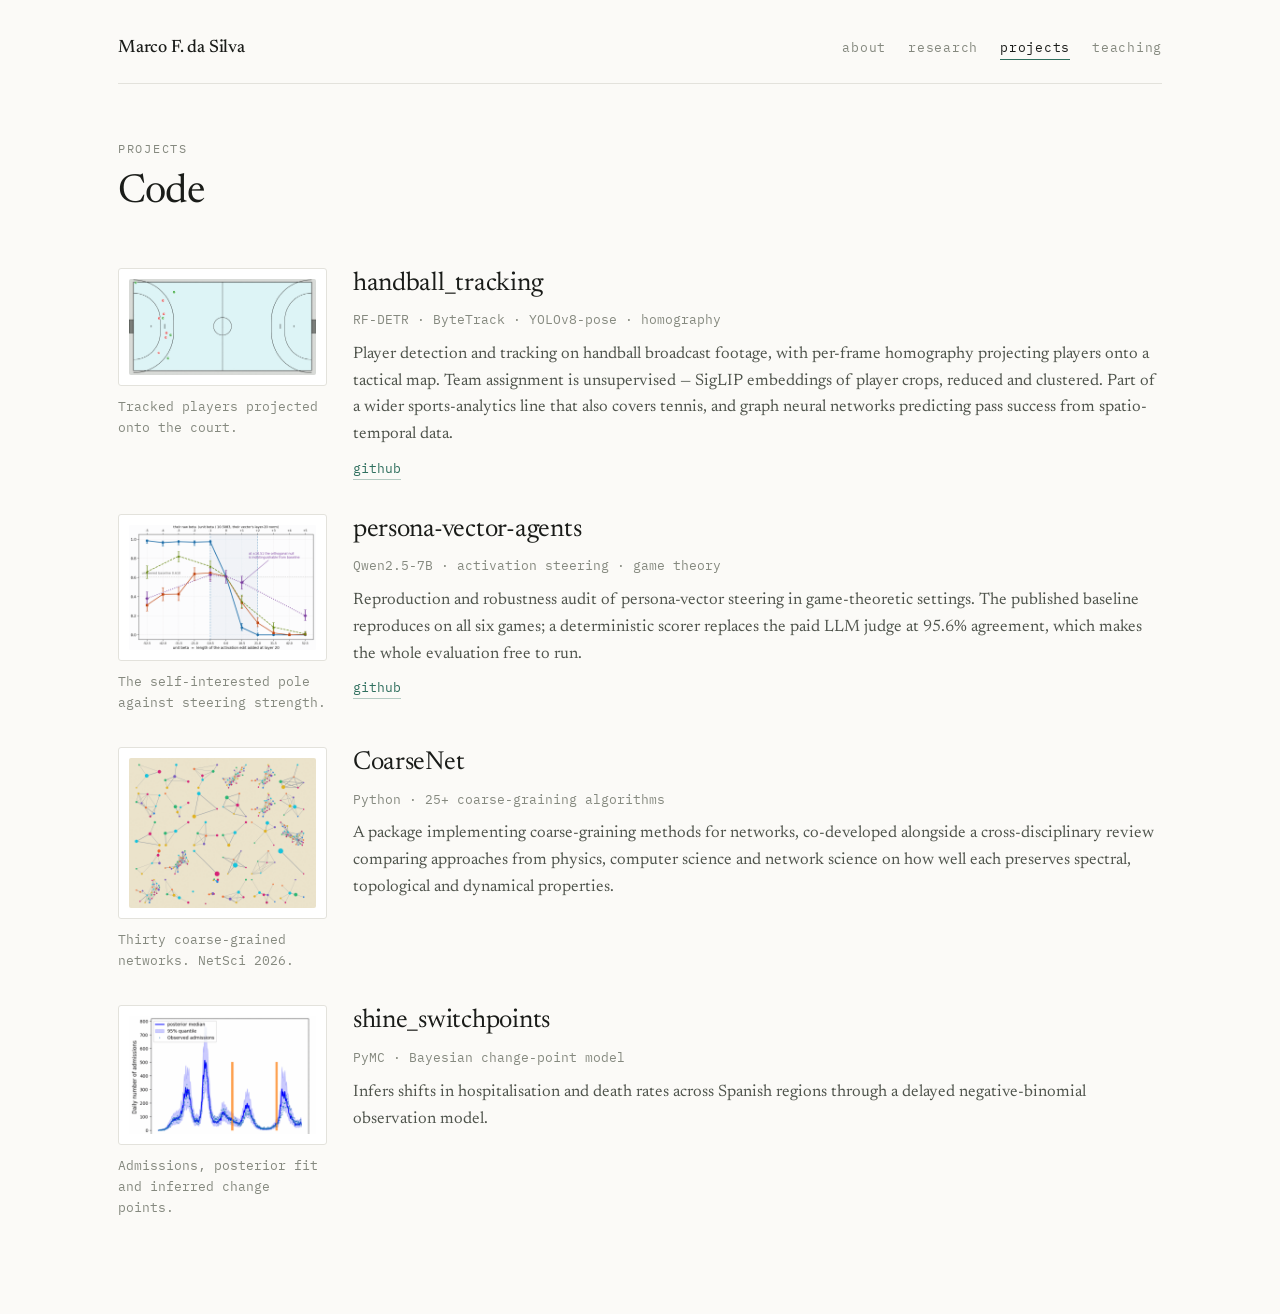
==== projects.html @ aa7c36fd "projects: swap the handball and persona-vector figures Use only the tactical map for handball_tracki" ====
<!DOCTYPE html>
<html lang="en">
<head>
<meta charset="utf-8">
<meta name="viewport" content="width=device-width, initial-scale=1">
<title>Projects — Marco F. da Silva</title>
<link rel="stylesheet" href="https://fonts.googleapis.com/css2?family=Newsreader:ital,opsz,wght@0,6..72,300;0,6..72,400;0,6..72,500;1,6..72,300;1,6..72,400&family=IBM+Plex+Mono:wght@400;500&display=swap">
<link rel="stylesheet" href="assets/style.css">
</head>
<body>
<div class="shell">
  <nav>
    <div class="wordmark">Marco F. da Silva</div>
    <div class="navlinks">
      <a href="index.html">about</a>
      <a href="research.html">research</a>
      <a href="projects.html" aria-current="page">projects</a>
      <a href="teaching.html">teaching</a>
    </div>
  </nav>

  <section class="page" id="projects">
    <div class="head">
      <div class="eyebrow">Projects</div>
      <h1 class="measure">Code</h1>
    </div>
    <div class="items">
      <div class="item">
        <div class="row aside">
          <div class="col">
            <div class="plate"><img src="assets/handball-tracking.png" alt="A handball court seen from above, with red and green markers for the two teams' players clustered around one goal area."></div>
            <div class="venue">Tracked players projected onto the court.</div>
          </div>
          <div class="col">
            <h2>handball_tracking</h2>
            <p class="meta">RF-DETR &middot; ByteTrack &middot; YOLOv8-pose &middot; homography</p>
            <p class="body measure">Player detection and tracking on handball broadcast footage, with per-frame homography projecting players onto a tactical map. Team assignment is unsupervised &mdash; SigLIP embeddings of player crops, reduced and clustered. Part of a wider sports-analytics line that also covers tennis, and graph neural networks predicting pass success from spatio-temporal data.</p>
            <div class="links"><a href="https://github.com/Markfds01/handball_tracking">github</a></div>
          </div>
        </div>
      </div>
      <div class="item">
        <div class="row aside">
          <div class="col">
            <div class="plate"><img src="assets/persona-vector-steering.png" alt="Four curves of the probability of the self-interested pole against the size of the activation edit, with error bars and a shaded responsive range."></div>
            <div class="venue">The self-interested pole against steering strength.</div>
          </div>
          <div class="col">
            <h2>persona-vector-agents</h2>
            <p class="meta">Qwen2.5-7B &middot; activation steering &middot; game theory</p>
            <p class="body measure">Reproduction and robustness audit of persona-vector steering in game-theoretic settings. The published baseline reproduces on all six games; a deterministic scorer replaces the paid LLM judge at 95.6% agreement, which makes the whole evaluation free to run.</p>
            <div class="links"><a href="https://github.com/Markfds01/persona-vector-agents">github</a></div>
          </div>
        </div>
      </div>
      <div class="item">
        <div class="row aside">
          <div class="col">
            <div class="plate"><img src="assets/coarsenet-panel.png" alt="A grid of thirty small coarse-grained networks, each with coloured nodes sized by weight joined by grey edges of varying thickness."></div>
            <div class="venue">Thirty coarse-grained networks. NetSci 2026.</div>
          </div>
          <div class="col">
            <h2>CoarseNet</h2>
            <p class="meta">Python &middot; 25+ coarse-graining algorithms</p>
            <p class="body measure">A package implementing coarse-graining methods for networks, co-developed alongside a cross-disciplinary review comparing approaches from physics, computer science and network science on how well each preserves spectral, topological and dynamical properties.</p>
          </div>
        </div>
      </div>
      <div class="item">
        <div class="row aside">
          <div class="col">
            <div class="plate"><img src="assets/shine-switchpoints.png" alt="Daily hospital admissions over several pandemic waves, with the posterior median, a 95% band, and two inferred change points marked as vertical bars."></div>
            <div class="venue">Admissions, posterior fit and inferred change points.</div>
          </div>
          <div class="col">
            <h2>shine_switchpoints</h2>
            <p class="meta">PyMC &middot; Bayesian change-point model</p>
            <p class="body measure">Infers shifts in hospitalisation and death rates across Spanish regions through a delayed negative-binomial observation model.</p>
          </div>
        </div>
      </div>
    </div>
  </section>
</div>
</body>
</html>
---- assets/style.css ----
:root {
  --ground: #fbfaf7;
  --panel: #ffffff;
  --rule: #e3e2dc;
  --ink: #1a1c19;
  --soft: #4f544c;
  --faint: #85897f;
  --accent: #2f6f5e;
  --accent-soft: #dcebe5;
}
@media (prefers-color-scheme: dark) {
  :root:not([data-theme="light"]) {
    --ground: #121412;
    --panel: #181b18;
    --rule: #272b26;
    --ink: #eae8e1;
    --soft: #a5aa9f;
    --faint: #6e7369;
    --accent: #86bda9;
    --accent-soft: #1c2622;
  }
}
:root[data-theme="dark"] {
  --ground: #121412;
  --panel: #181b18;
  --rule: #272b26;
  --ink: #eae8e1;
  --soft: #a5aa9f;
  --faint: #6e7369;
  --accent: #86bda9;
  --accent-soft: #1c2622;
}

* { box-sizing: border-box; }
body {
  margin: 0;
  background: var(--ground);
  color: var(--ink);
  font-family: Newsreader, Georgia, "Times New Roman", serif;
  font-size: 16.5px;
  line-height: 1.62;
}
a { color: var(--accent); text-decoration: none; border-bottom: 1px solid color-mix(in oklab, var(--accent) 35%, transparent); }
a:hover { border-bottom-color: var(--accent); }
a:focus-visible { outline: 2px solid var(--accent); outline-offset: 3px; border-radius: 2px; }

.shell { max-width: 1100px; margin: 0 auto; padding: 0 28px 96px; }
.measure { max-width: 860px; }
.row { display: grid; grid-template-columns: minmax(0, 42%) minmax(0, 1fr); gap: 34px; align-items: start; }
.row > .col { display: flex; flex-direction: column; gap: 10px; }
.row.aside { grid-template-columns: minmax(0, 20%) minmax(0, 1fr); gap: 26px; }
@media (max-width: 780px) { .row, .row.aside { grid-template-columns: minmax(0, 1fr); gap: 20px; } }
.plate { border: 1px solid var(--rule); border-radius: 3px; background: var(--panel); padding: 10px; }
.plate img, .plate svg { width: 100%; height: auto; display: block; border-radius: 2px; }
.plate img { background: #fff; }

nav {
  display: flex; justify-content: space-between; align-items: baseline;
  gap: 24px; flex-wrap: wrap;
  padding: 34px 0 20px; border-bottom: 1px solid var(--rule); margin-bottom: 56px;
}
.wordmark { font-size: 18px; font-weight: 500; letter-spacing: -0.01em; }
.navlinks { display: flex; gap: 22px; }
.navlinks a {
  font-family: "IBM Plex Mono", ui-monospace, monospace;
  font-size: 12.5px; letter-spacing: 0.06em;
  padding: 2px 0;
  color: var(--faint); border-bottom: 1px solid transparent;
}
.navlinks a:hover { color: var(--soft); }
.navlinks a[aria-current="page"] { color: var(--ink); border-bottom-color: var(--accent); }
.navlinks a:focus-visible { outline: 2px solid var(--accent); outline-offset: 3px; }

.page { display: flex; flex-direction: column; gap: 52px; }

.eyebrow {
  font-family: "IBM Plex Mono", ui-monospace, monospace;
  font-size: 11.5px; letter-spacing: 0.15em; text-transform: uppercase; color: var(--faint);
}
h1.name { margin: 0; font-size: 58px; font-weight: 400; letter-spacing: -0.03em; line-height: 1.02; }
.role { font-size: 17px; color: var(--soft); letter-spacing: 0.01em; }
@media (max-width: 560px) { h1.name { font-size: 40px; } }
h1 { margin: 0; font-size: 40px; font-weight: 400; letter-spacing: -0.02em; line-height: 1.12; text-wrap: balance; }
h2 { margin: 0; font-size: 26px; font-weight: 400; letter-spacing: -0.01em; line-height: 1.25; text-wrap: balance; }
h3 { margin: 0; font-size: 20px; font-weight: 400; line-height: 1.35; }
p { margin: 0; text-wrap: pretty; }
.lede { font-size: 18.5px; color: var(--soft); }
.body { color: var(--soft); }
.meta { font-family: "IBM Plex Mono", ui-monospace, monospace; font-size: 13px; color: var(--faint); line-height: 1.6; }

.block { display: flex; flex-direction: column; gap: 26px; }
.head { display: flex; flex-direction: column; gap: 12px; }
.items { display: flex; flex-direction: column; gap: 34px; }
.item { display: flex; flex-direction: column; gap: 9px; }
.media { display: flex; flex-direction: column; gap: 10px; margin: 6px 0 2px; }
.rule { height: 1px; background: var(--rule); }

.pub { display: flex; flex-direction: column; gap: 10px; padding-left: 18px; border-left: 2px solid var(--accent); }
.authors { color: var(--soft); font-size: 16.5px; }
.authors em { font-style: normal; color: var(--ink); border-bottom: 1px solid var(--rule); }
.venue { font-family: "IBM Plex Mono", ui-monospace, monospace; font-size: 13px; color: var(--faint); }
.links { display: flex; gap: 18px; flex-wrap: wrap; font-family: "IBM Plex Mono", ui-monospace, monospace; font-size: 13px; }
.links.repo a { border-bottom: none; font-size: 13px; }
.links.repo a:hover { text-decoration: underline; }


.termgrid { display: grid; grid-template-columns: repeat(2, minmax(0, 1fr)); gap: 14px; }
@media (max-width: 780px) { .termgrid { grid-template-columns: minmax(0, 1fr); } }
.termcol { display: flex; flex-direction: column; gap: 8px; }
.tp { color: var(--soft); }
.term { background: #0c0e0c; border: 1px solid var(--rule); border-radius: 3px; padding: 18px 20px;
        font-family: "IBM Plex Mono", ui-monospace, monospace; font-size: 12.5px; line-height: 1.6;
        color: #cfd6cd; height: 12em; overflow: hidden; white-space: pre-wrap; overflow-wrap: anywhere; }
.term .pt { color: #6e7d6c; }
.term .cmd { color: #7f9c7c; display: block; margin-bottom: 0.5em; }
.term .rate { color: #5f6b5e; display: block; margin-top: 0.5em; }
.term .cursor { display: inline-block; width: 0.55em; height: 1.05em; vertical-align: -0.18em;
                background: var(--accent); animation: blink 1.05s steps(1) infinite; }
@keyframes blink { 50% { opacity: 0; } }
.termbar { display: flex; align-items: baseline; justify-content: space-between; gap: 16px; flex-wrap: wrap; }
.termbar button { font-family: "IBM Plex Mono", ui-monospace, monospace; font-size: 12px; color: var(--accent);
                  background: none; border: 1px solid var(--rule); border-radius: 3px; padding: 4px 11px; cursor: pointer; }
.termbar button:hover { border-color: var(--accent); }
.termbar button:focus-visible { outline: 2px solid var(--accent); outline-offset: 2px; }
.vidgrid { display: grid; grid-template-columns: repeat(2, minmax(0, 1fr)); gap: 14px; }
@media (max-width: 700px) { .vidgrid { grid-template-columns: minmax(0, 1fr); } }
.vidgrid video { width: 100%; height: auto; display: block; border: 1px solid var(--rule); border-radius: 3px; background: #000; }
@media (prefers-reduced-motion: reduce) { .term .cursor { animation: none; } }
.contact { display: flex; gap: 12px; flex-wrap: wrap; margin-top: 4px; }
.contact a.ic { display: inline-flex; align-items: center; justify-content: center; width: 40px; height: 40px;
                color: var(--faint); border: 1px solid var(--rule); border-radius: 50%; transition: color .15s, border-color .15s; }
.contact a.ic:hover { color: var(--accent); border-color: var(--accent); }
.contact a.ic:focus-visible { outline: 2px solid var(--accent); outline-offset: 3px; }
@media (max-width: 560px) { h1 { font-size: 32px; } body { font-size: 15.5px; } }
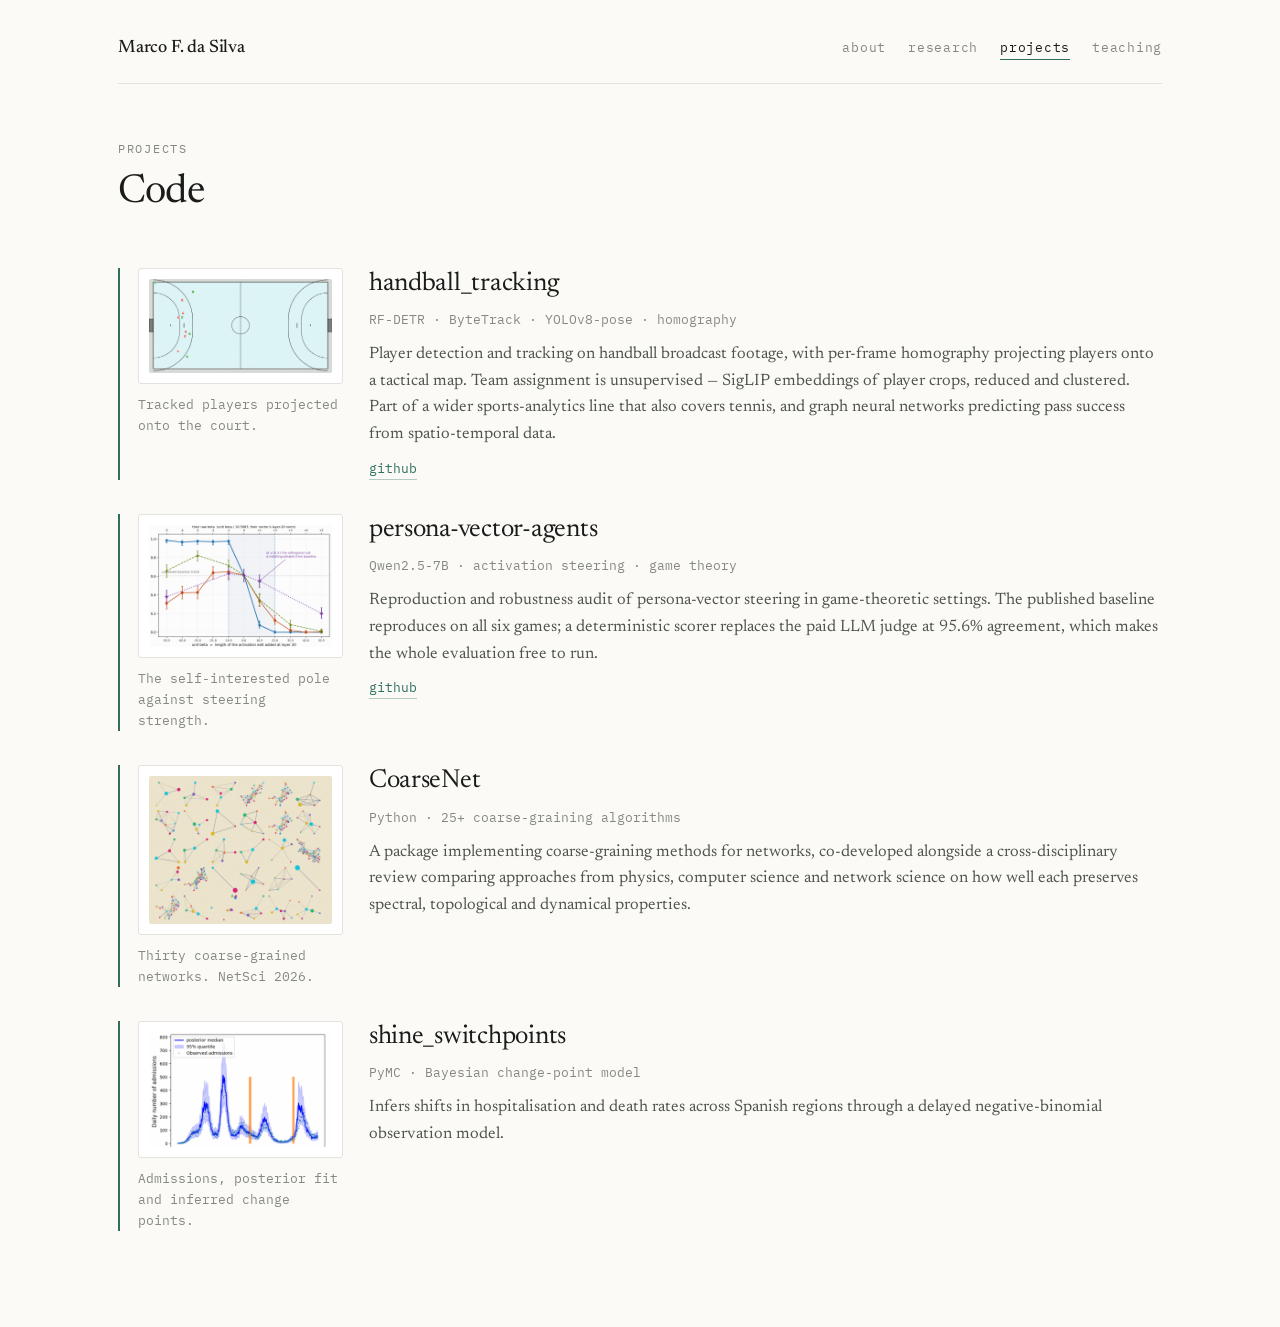
==== commit 4b21fb02: "projects: give each entry an accent left rail Matches the rail on the publication entry in research." ====
--- a/projects.html
+++ b/projects.html
@@ -25,7 +25,7 @@
       <h1 class="measure">Code</h1>
     </div>
     <div class="items">
-      <div class="item">
+      <div class="item rail">
         <div class="row aside">
           <div class="col">
             <div class="plate"><img src="assets/handball-tracking.png" alt="A handball court seen from above, with red and green markers for the two teams' players clustered around one goal area."></div>
@@ -39,7 +39,7 @@
           </div>
         </div>
       </div>
-      <div class="item">
+      <div class="item rail">
         <div class="row aside">
           <div class="col">
             <div class="plate"><img src="assets/persona-vector-steering.png" alt="Four curves of the probability of the self-interested pole against the size of the activation edit, with error bars and a shaded responsive range."></div>
@@ -53,7 +53,7 @@
           </div>
         </div>
       </div>
-      <div class="item">
+      <div class="item rail">
         <div class="row aside">
           <div class="col">
             <div class="plate"><img src="assets/coarsenet-panel.png" alt="A grid of thirty small coarse-grained networks, each with coloured nodes sized by weight joined by grey edges of varying thickness."></div>
@@ -66,7 +66,7 @@
           </div>
         </div>
       </div>
-      <div class="item">
+      <div class="item rail">
         <div class="row aside">
           <div class="col">
             <div class="plate"><img src="assets/shine-switchpoints.png" alt="Daily hospital admissions over several pandemic waves, with the posterior median, a 95% band, and two inferred change points marked as vertical bars."></div>
--- a/assets/style.css
+++ b/assets/style.css
@@ -96,6 +96,7 @@
 .rule { height: 1px; background: var(--rule); }
 
 .pub { display: flex; flex-direction: column; gap: 10px; padding-left: 18px; border-left: 2px solid var(--accent); }
+.item.rail { padding-left: 18px; border-left: 2px solid var(--accent); }
 .authors { color: var(--soft); font-size: 16.5px; }
 .authors em { font-style: normal; color: var(--ink); border-bottom: 1px solid var(--rule); }
 .venue { font-family: "IBM Plex Mono", ui-monospace, monospace; font-size: 13px; color: var(--faint); }
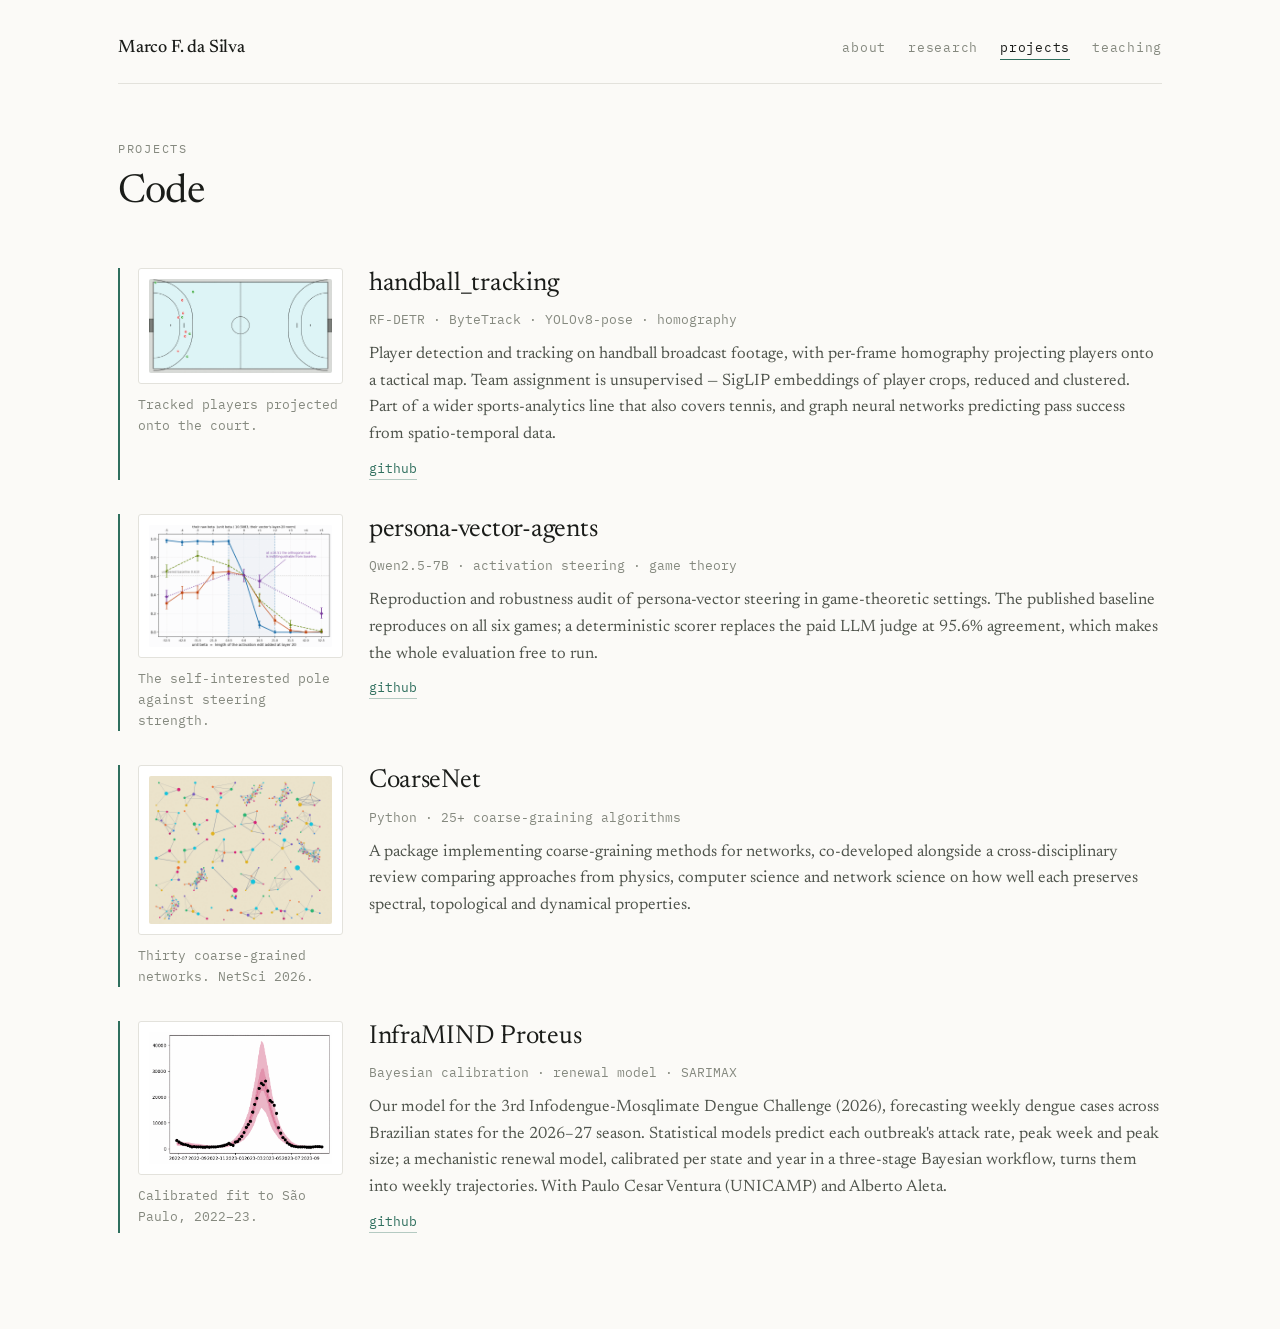
==== commit 367b17f1: "projects: replace shine_switchpoints with InfraMIND Proteus Our entry to the 3rd Infodengue-Mosqlima" ====
--- a/projects.html
+++ b/projects.html
@@ -5,7 +5,7 @@
 <meta name="viewport" content="width=device-width, initial-scale=1">
 <title>Projects — Marco F. da Silva</title>
 <link rel="stylesheet" href="https://fonts.googleapis.com/css2?family=Newsreader:ital,opsz,wght@0,6..72,300;0,6..72,400;0,6..72,500;1,6..72,300;1,6..72,400&family=IBM+Plex+Mono:wght@400;500&display=swap">
-<link rel="stylesheet" href="assets/style.css">
+<link rel="stylesheet" href="assets/style.css?v=2">
 </head>
 <body>
 <div class="shell">
@@ -69,13 +69,14 @@
       <div class="item rail">
         <div class="row aside">
           <div class="col">
-            <div class="plate"><img src="assets/shine-switchpoints.png" alt="Daily hospital admissions over several pandemic waves, with the posterior median, a 95% band, and two inferred change points marked as vertical bars."></div>
-            <div class="venue">Admissions, posterior fit and inferred change points.</div>
+            <div class="plate"><img src="assets/inframind-sp-fit.png" alt="Weekly dengue cases in São Paulo over the 2022–23 season as black dots, rising to a peak of about 26,000, tracked by the model's median and shaded uncertainty bands."></div>
+            <div class="venue">Calibrated fit to São Paulo, 2022–23.</div>
           </div>
           <div class="col">
-            <h2>shine_switchpoints</h2>
-            <p class="meta">PyMC &middot; Bayesian change-point model</p>
-            <p class="body measure">Infers shifts in hospitalisation and death rates across Spanish regions through a delayed negative-binomial observation model.</p>
+            <h2>InfraMIND Proteus</h2>
+            <p class="meta">Bayesian calibration &middot; renewal model &middot; SARIMAX</p>
+            <p class="body measure">Our model for the 3rd Infodengue-Mosqlimate Dengue Challenge (2026), forecasting weekly dengue cases across Brazilian states for the 2026&ndash;27 season. Statistical models predict each outbreak's attack rate, peak week and peak size; a mechanistic renewal model, calibrated per state and year in a three-stage Bayesian workflow, turns them into weekly trajectories. With Paulo Cesar Ventura (UNICAMP) and Alberto Aleta.</p>
+            <div class="links"><a href="https://github.com/InfraMIND-models/3rd_imdc_ifgw_inframind-proteus">github</a></div>
           </div>
         </div>
       </div>
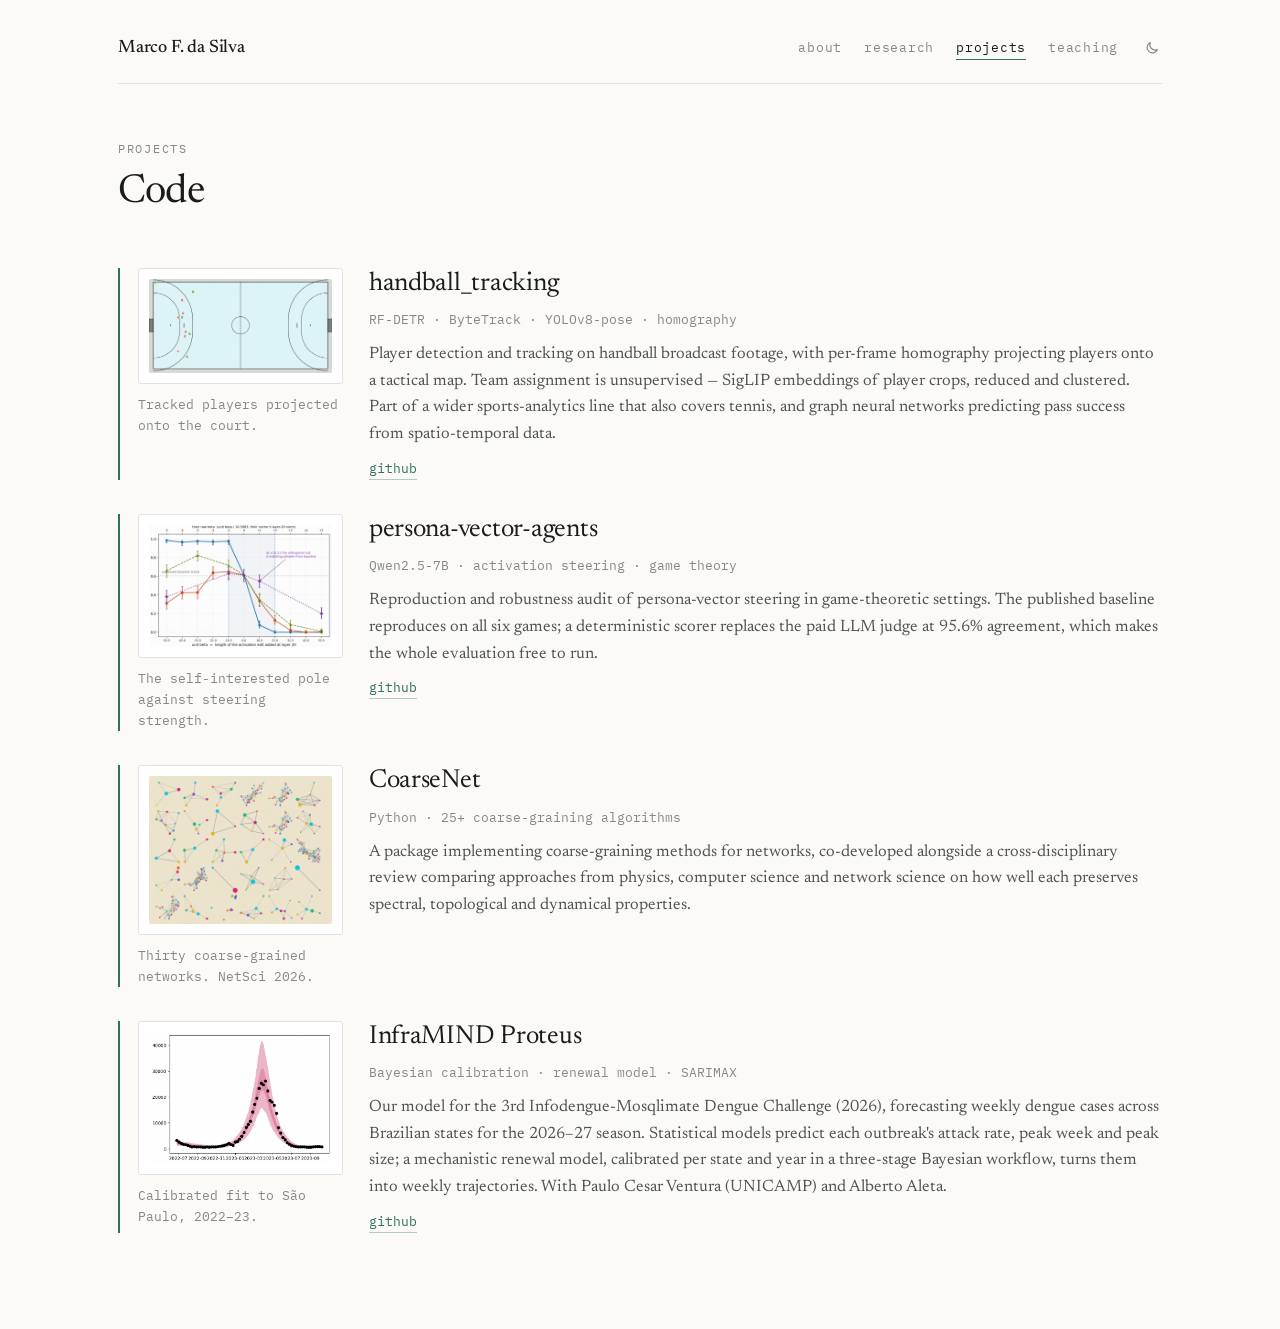
==== commit d61b02a1: "site: news list, short Currently links, theme toggle, shared card hover Home: Currently becomes two " ====
--- a/projects.html
+++ b/projects.html
@@ -5,7 +5,11 @@
 <meta name="viewport" content="width=device-width, initial-scale=1">
 <title>Projects — Marco F. da Silva</title>
 <link rel="stylesheet" href="https://fonts.googleapis.com/css2?family=Newsreader:ital,opsz,wght@0,6..72,300;0,6..72,400;0,6..72,500;1,6..72,300;1,6..72,400&family=IBM+Plex+Mono:wght@400;500&display=swap">
-<link rel="stylesheet" href="assets/style.css?v=2">
+<link rel="stylesheet" href="assets/style.css?v=6">
+<script>
+  // Apply a saved light/dark choice before first paint; with none saved, the OS preference applies.
+  try { const t = localStorage.getItem("theme"); if (t) document.documentElement.dataset.theme = t; } catch (e) {}
+</script>
 </head>
 <body>
 <div class="shell">
@@ -16,6 +20,7 @@
       <a href="research.html">research</a>
       <a href="projects.html" aria-current="page">projects</a>
       <a href="teaching.html">teaching</a>
+      <button type="button" class="theme-toggle" aria-label="Toggle dark mode" title="Toggle dark mode"><svg class="moon" viewBox="0 0 24 24" width="16" height="16" aria-hidden="true" fill="none" stroke="currentColor" stroke-width="1.8" stroke-linecap="round" stroke-linejoin="round"><path d="M20 14.5A8 8 0 0 1 9.5 4a8 8 0 1 0 10.5 10.5z"/></svg><svg class="sun" viewBox="0 0 24 24" width="16" height="16" aria-hidden="true" fill="none" stroke="currentColor" stroke-width="1.8" stroke-linecap="round"><circle cx="12" cy="12" r="4"/><path d="M12 2.5v2M12 19.5v2M2.5 12h2M19.5 12h2M5.3 5.3l1.4 1.4M17.3 17.3l1.4 1.4M5.3 18.7l1.4-1.4M17.3 6.7l1.4-1.4"/></svg></button>
     </div>
   </nav>
 
@@ -83,5 +88,13 @@
     </div>
   </section>
 </div>
+<script>
+  document.querySelector(".theme-toggle").addEventListener("click", () => {
+    const root = document.documentElement;
+    const dark = root.dataset.theme ? root.dataset.theme === "dark" : matchMedia("(prefers-color-scheme: dark)").matches;
+    root.dataset.theme = dark ? "light" : "dark";
+    try { localStorage.setItem("theme", root.dataset.theme); } catch (e) {}
+  });
+</script>
 </body>
 </html>
--- a/assets/style.css
+++ b/assets/style.css
@@ -70,6 +70,17 @@
 .navlinks a:hover { color: var(--soft); }
 .navlinks a[aria-current="page"] { color: var(--ink); border-bottom-color: var(--accent); }
 .navlinks a:focus-visible { outline: 2px solid var(--accent); outline-offset: 3px; }
+.theme-toggle { align-self: center; display: inline-flex; padding: 2px; margin-left: 2px; border: 0; background: none;
+                color: var(--faint); cursor: pointer; transition: color .15s; }
+.theme-toggle:hover { color: var(--accent); }
+.theme-toggle:focus-visible { outline: 2px solid var(--accent); outline-offset: 3px; border-radius: 3px; }
+.theme-toggle .sun { display: none; }
+:root[data-theme="dark"] .theme-toggle .sun { display: block; }
+:root[data-theme="dark"] .theme-toggle .moon { display: none; }
+@media (prefers-color-scheme: dark) {
+  :root:not([data-theme="light"]) .theme-toggle .sun { display: block; }
+  :root:not([data-theme="light"]) .theme-toggle .moon { display: none; }
+}
 
 .page { display: flex; flex-direction: column; gap: 52px; }
 
@@ -89,6 +100,14 @@
 .meta { font-family: "IBM Plex Mono", ui-monospace, monospace; font-size: 13px; color: var(--faint); line-height: 1.6; }
 
 .block { display: flex; flex-direction: column; gap: 26px; }
+.now { margin: 0; padding-left: 1.1em; display: flex; flex-direction: column; gap: 8px; color: var(--soft); font-size: 18px; }
+.now li::marker { color: var(--accent); }
+.news { list-style: none; margin: 0; padding: 0; display: flex; flex-direction: column; gap: 12px; }
+.news li { display: grid; grid-template-columns: 76px minmax(0, 1fr); gap: 18px; align-items: baseline; color: var(--soft); }
+.news .when { font-family: "IBM Plex Mono", ui-monospace, monospace; font-size: 12.5px; color: var(--faint); }
+.intro { display: grid; grid-template-columns: minmax(0, 1fr) 240px; gap: 44px; align-items: start; }
+.portrait { width: 100%; height: auto; display: block; border: 1px solid var(--rule); border-radius: 4px; }
+@media (max-width: 780px) { .intro { grid-template-columns: minmax(0, 1fr); gap: 26px; } .portrait { max-width: 240px; } }
 .head { display: flex; flex-direction: column; gap: 12px; }
 .items { display: flex; flex-direction: column; gap: 34px; }
 .item { display: flex; flex-direction: column; gap: 9px; }
@@ -96,7 +115,22 @@
 .rule { height: 1px; background: var(--rule); }
 
 .pub { display: flex; flex-direction: column; gap: 10px; padding-left: 18px; border-left: 2px solid var(--accent); }
-.item.rail { padding-left: 18px; border-left: 2px solid var(--accent); }
+.item.rail { padding-left: 18px; border-left: 2px solid var(--accent); position: relative; isolation: isolate; transition: transform .25s ease; }
+.item.rail::before { content: ""; position: absolute; inset: -12px -14px -12px 0; z-index: -1; border-radius: 0 6px 6px 0;
+                              background: color-mix(in oklab, var(--ink) 3.5%, transparent); opacity: 0; transition: opacity .25s ease; }
+.item.rail:hover { transform: translateY(-2px); }
+.item.rail:hover::before { opacity: 1; }
+.item.rail .plate { overflow: hidden; }
+.item.rail .plate img { transition: transform .4s ease; }
+.item.rail:hover .plate img { transform: scale(1.04); }
+@media (prefers-reduced-motion: reduce) {
+  .item.rail, .item.rail:hover, .item.rail:hover .plate img { transform: none; }
+}
+.edu { display: grid; grid-template-columns: 56px minmax(0, 1fr); gap: 20px; align-items: start; }
+.edu > .col { display: flex; flex-direction: column; gap: 9px; }
+.badge { width: 56px; height: 56px; padding: 5px; display: flex; align-items: center; justify-content: center;
+         background: #fff; border: 1px solid var(--rule); border-radius: 6px; }
+.badge img { max-width: 100%; max-height: 100%; display: block; }
 .authors { color: var(--soft); font-size: 16.5px; }
 .authors em { font-style: normal; color: var(--ink); border-bottom: 1px solid var(--rule); }
 .venue { font-family: "IBM Plex Mono", ui-monospace, monospace; font-size: 13px; color: var(--faint); }
